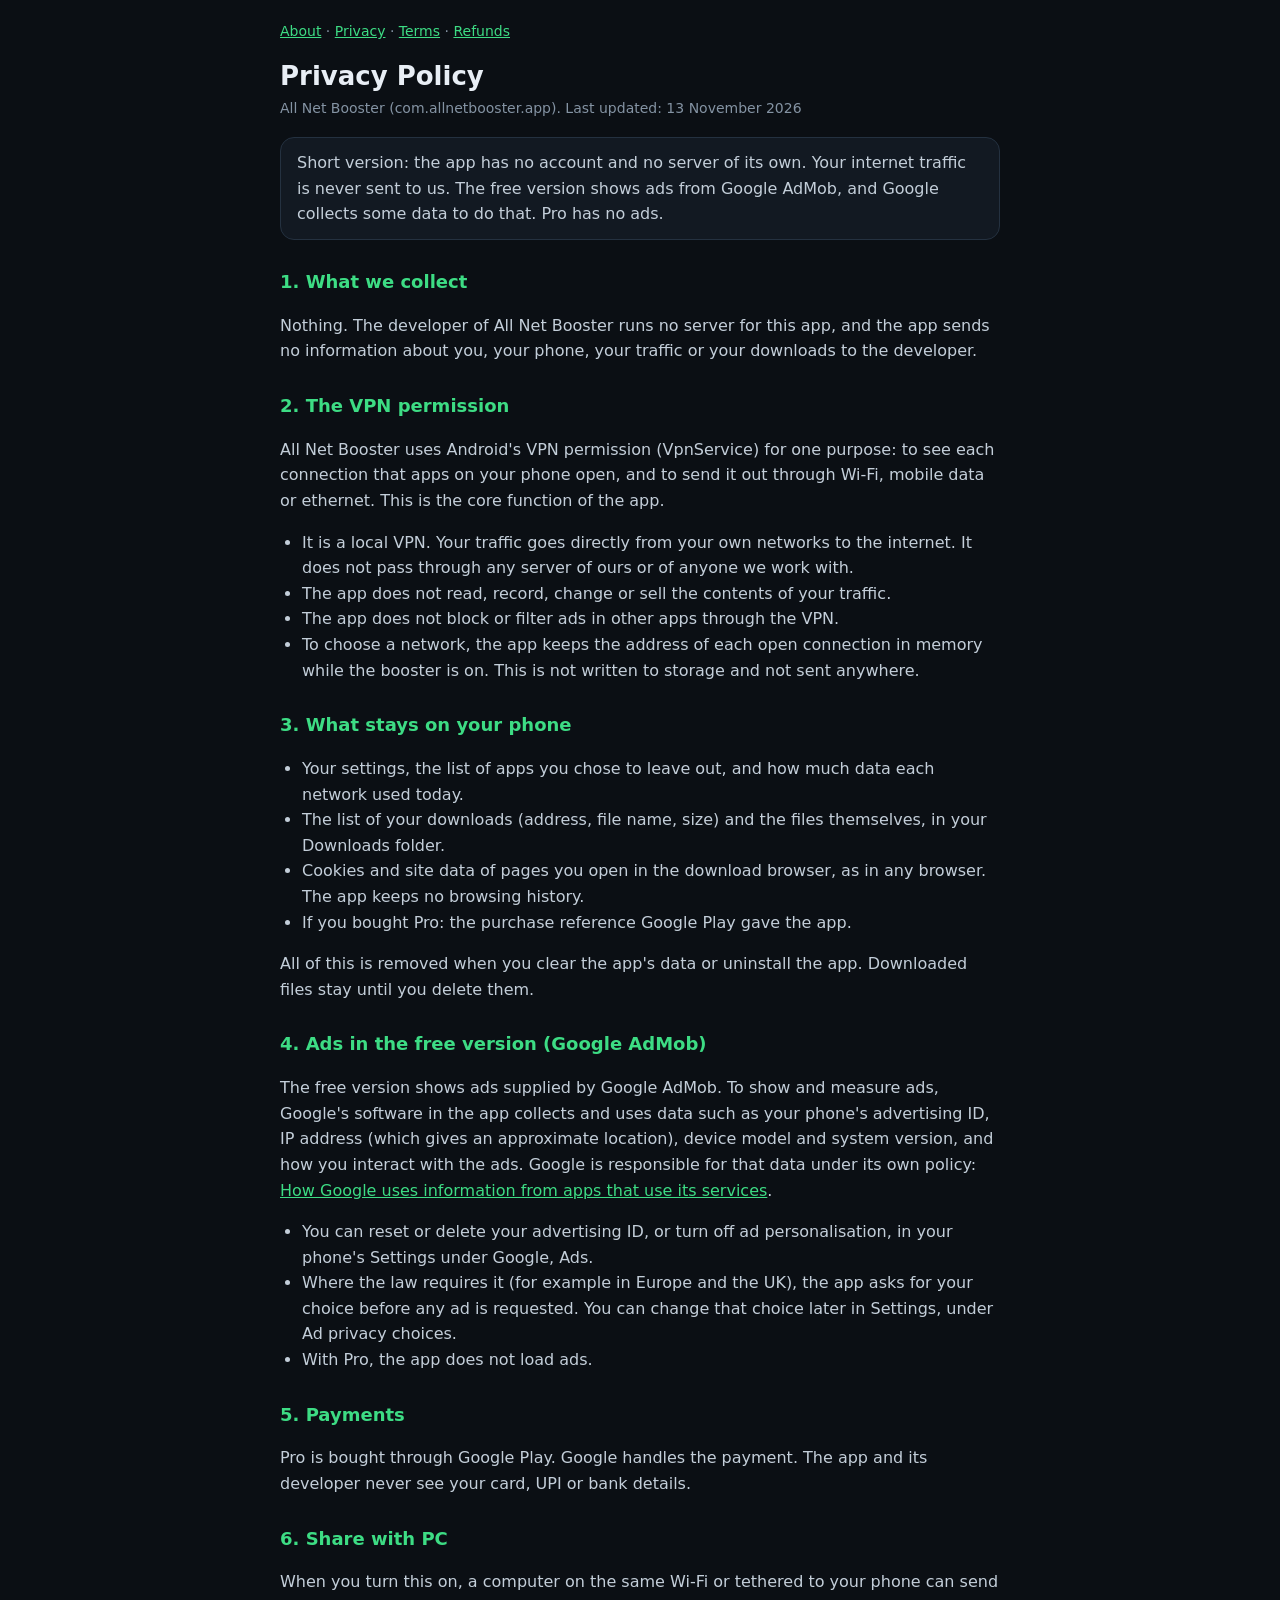
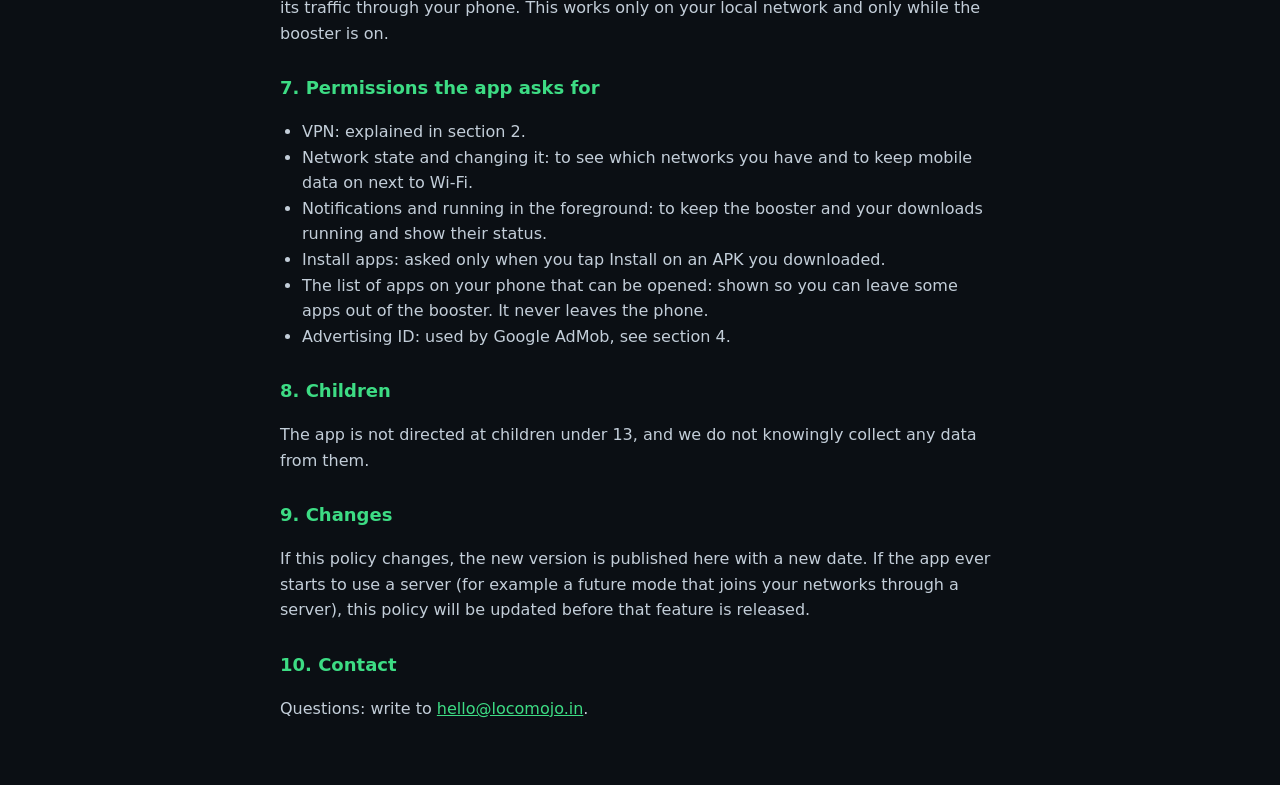
==== privacy.html @ fc447810 "All Net Booster: about, privacy policy, terms of use, refund policy" ====
<!doctype html>
<html lang="en">
<head>
<meta charset="utf-8">
<meta name="viewport" content="width=device-width, initial-scale=1">
<title>Privacy Policy: All Net Booster</title>
<link rel="stylesheet" href="style.css">
</head>
<body>
<main>
<p class="date"><a href="index.html">About</a> &middot; <a href="privacy.html">Privacy</a> &middot; <a href="terms.html">Terms</a> &middot; <a href="refund.html">Refunds</a></p>
<h1>Privacy Policy</h1>
<p class="date">All Net Booster (com.allnetbooster.app). Last updated: 13 November 2026</p>

<p class="box">Short version: the app has no account and no server of its own. Your internet traffic is never sent to us. The free version shows ads from Google AdMob, and Google collects some data to do that. Pro has no ads.</p>

<h2>1. What we collect</h2>
<p>Nothing. The developer of All Net Booster runs no server for this app, and the app sends no information about you, your phone, your traffic or your downloads to the developer.</p>

<h2>2. The VPN permission</h2>
<p>All Net Booster uses Android's VPN permission (VpnService) for one purpose: to see each connection that apps on your phone open, and to send it out through Wi-Fi, mobile data or ethernet. This is the core function of the app.</p>
<ul>
<li>It is a local VPN. Your traffic goes directly from your own networks to the internet. It does not pass through any server of ours or of anyone we work with.</li>
<li>The app does not read, record, change or sell the contents of your traffic.</li>
<li>The app does not block or filter ads in other apps through the VPN.</li>
<li>To choose a network, the app keeps the address of each open connection in memory while the booster is on. This is not written to storage and not sent anywhere.</li>
</ul>

<h2>3. What stays on your phone</h2>
<ul>
<li>Your settings, the list of apps you chose to leave out, and how much data each network used today.</li>
<li>The list of your downloads (address, file name, size) and the files themselves, in your Downloads folder.</li>
<li>Cookies and site data of pages you open in the download browser, as in any browser. The app keeps no browsing history.</li>
<li>If you bought Pro: the purchase reference Google Play gave the app.</li>
</ul>
<p>All of this is removed when you clear the app's data or uninstall the app. Downloaded files stay until you delete them.</p>

<h2>4. Ads in the free version (Google AdMob)</h2>
<p>The free version shows ads supplied by Google AdMob. To show and measure ads, Google's software in the app collects and uses data such as your phone's advertising ID, IP address (which gives an approximate location), device model and system version, and how you interact with the ads. Google is responsible for that data under its own policy: <a href="https://policies.google.com/technologies/partner-sites">How Google uses information from apps that use its services</a>.</p>
<ul>
<li>You can reset or delete your advertising ID, or turn off ad personalisation, in your phone's Settings under Google, Ads.</li>
<li>Where the law requires it (for example in Europe and the UK), the app asks for your choice before any ad is requested. You can change that choice later in Settings, under Ad privacy choices.</li>
<li>With Pro, the app does not load ads.</li>
</ul>

<h2>5. Payments</h2>
<p>Pro is bought through Google Play. Google handles the payment. The app and its developer never see your card, UPI or bank details.</p>

<h2>6. Share with PC</h2>
<p>When you turn this on, a computer on the same Wi-Fi or tethered to your phone can send its traffic through your phone. This works only on your local network and only while the booster is on.</p>

<h2>7. Permissions the app asks for</h2>
<ul>
<li>VPN: explained in section 2.</li>
<li>Network state and changing it: to see which networks you have and to keep mobile data on next to Wi-Fi.</li>
<li>Notifications and running in the foreground: to keep the booster and your downloads running and show their status.</li>
<li>Install apps: asked only when you tap Install on an APK you downloaded.</li>
<li>The list of apps on your phone that can be opened: shown so you can leave some apps out of the booster. It never leaves the phone.</li>
<li>Advertising ID: used by Google AdMob, see section 4.</li>
</ul>

<h2>8. Children</h2>
<p>The app is not directed at children under 13, and we do not knowingly collect any data from them.</p>

<h2>9. Changes</h2>
<p>If this policy changes, the new version is published here with a new date. If the app ever starts to use a server (for example a future mode that joins your networks through a server), this policy will be updated before that feature is released.</p>

<h2>10. Contact</h2>
<p>Questions: write to <a href="mailto:hello@locomojo.in">hello@locomojo.in</a>.</p>
</main>
</body>
</html>
---- style.css ----
:root { color-scheme: dark; }
body { margin: 0; padding: 20px 20px 48px; background: #0b0f14; color: #e8eef5; font: 16px/1.6 system-ui, sans-serif; overflow-wrap: break-word; }
main { max-width: 720px; margin: 0 auto; }
h1 { font-size: 26px; line-height: 1.25; margin: 4px 0 4px; }
h2 { font-size: 18px; margin: 28px 0 6px; color: #3ddc84; }
p, li { color: #c3ced9; }
ul { padding-left: 22px; }
a { color: #3ddc84; }
.date { color: #8493a3; font-size: 14px; margin: 0 0 18px; }
.box { border: 1px solid #243140; border-radius: 14px; padding: 12px 16px; background: #121922; }
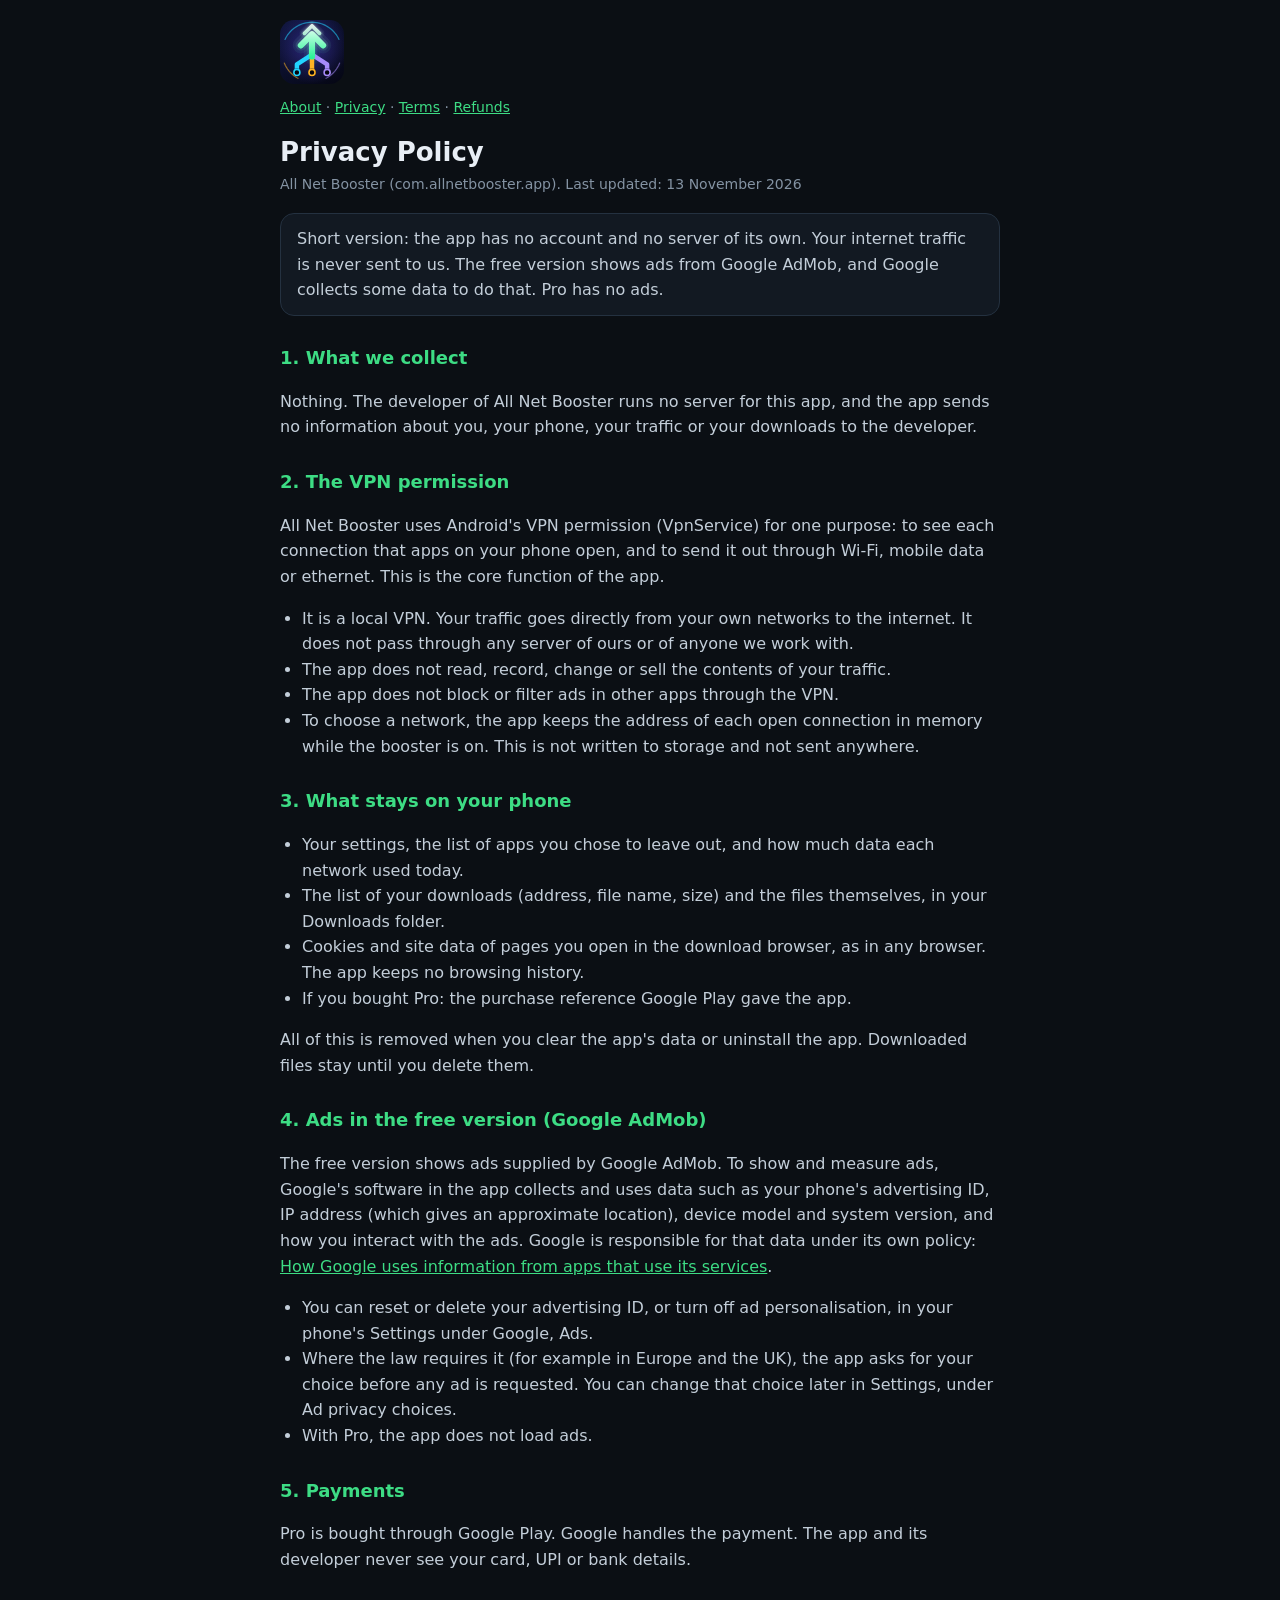
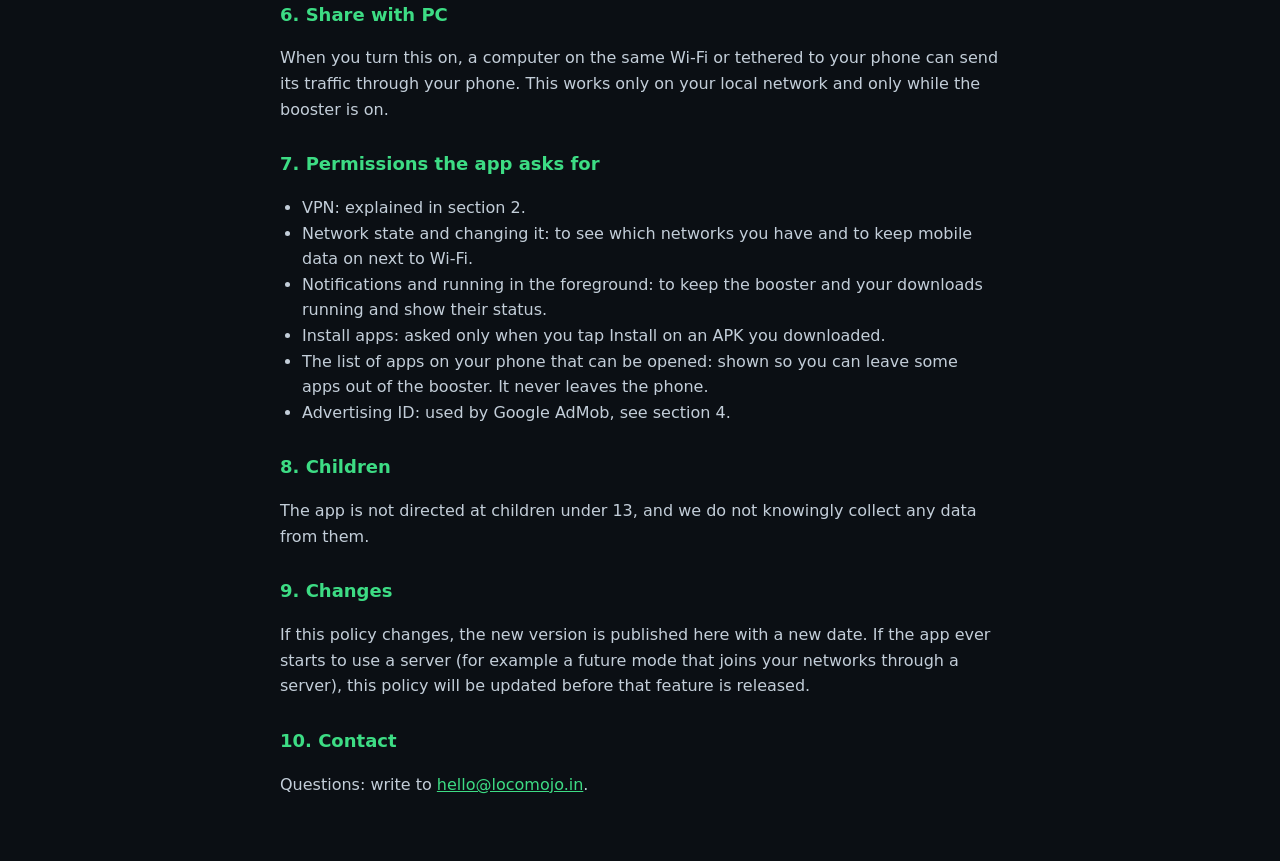
==== commit d5b1bb9c: "New icon on every page" ====
--- a/privacy.html
+++ b/privacy.html
@@ -5,9 +5,11 @@
 <meta name="viewport" content="width=device-width, initial-scale=1">
 <title>Privacy Policy: All Net Booster</title>
 <link rel="stylesheet" href="style.css">
+<link rel="icon" href="icon.svg" type="image/svg+xml">
 </head>
 <body>
 <main>
+<img class="logo" src="icon.svg" alt="All Net Booster">
 <p class="date"><a href="index.html">About</a> &middot; <a href="privacy.html">Privacy</a> &middot; <a href="terms.html">Terms</a> &middot; <a href="refund.html">Refunds</a></p>
 <h1>Privacy Policy</h1>
 <p class="date">All Net Booster (com.allnetbooster.app). Last updated: 13 November 2026</p>
--- a/style.css
+++ b/style.css
@@ -8,3 +8,4 @@
 a { color: #3ddc84; }
 .date { color: #8493a3; font-size: 14px; margin: 0 0 18px; }
 .box { border: 1px solid #243140; border-radius: 14px; padding: 12px 16px; background: #121922; }
+.logo { width: 64px; height: 64px; display: block; margin: 0 0 12px; }
